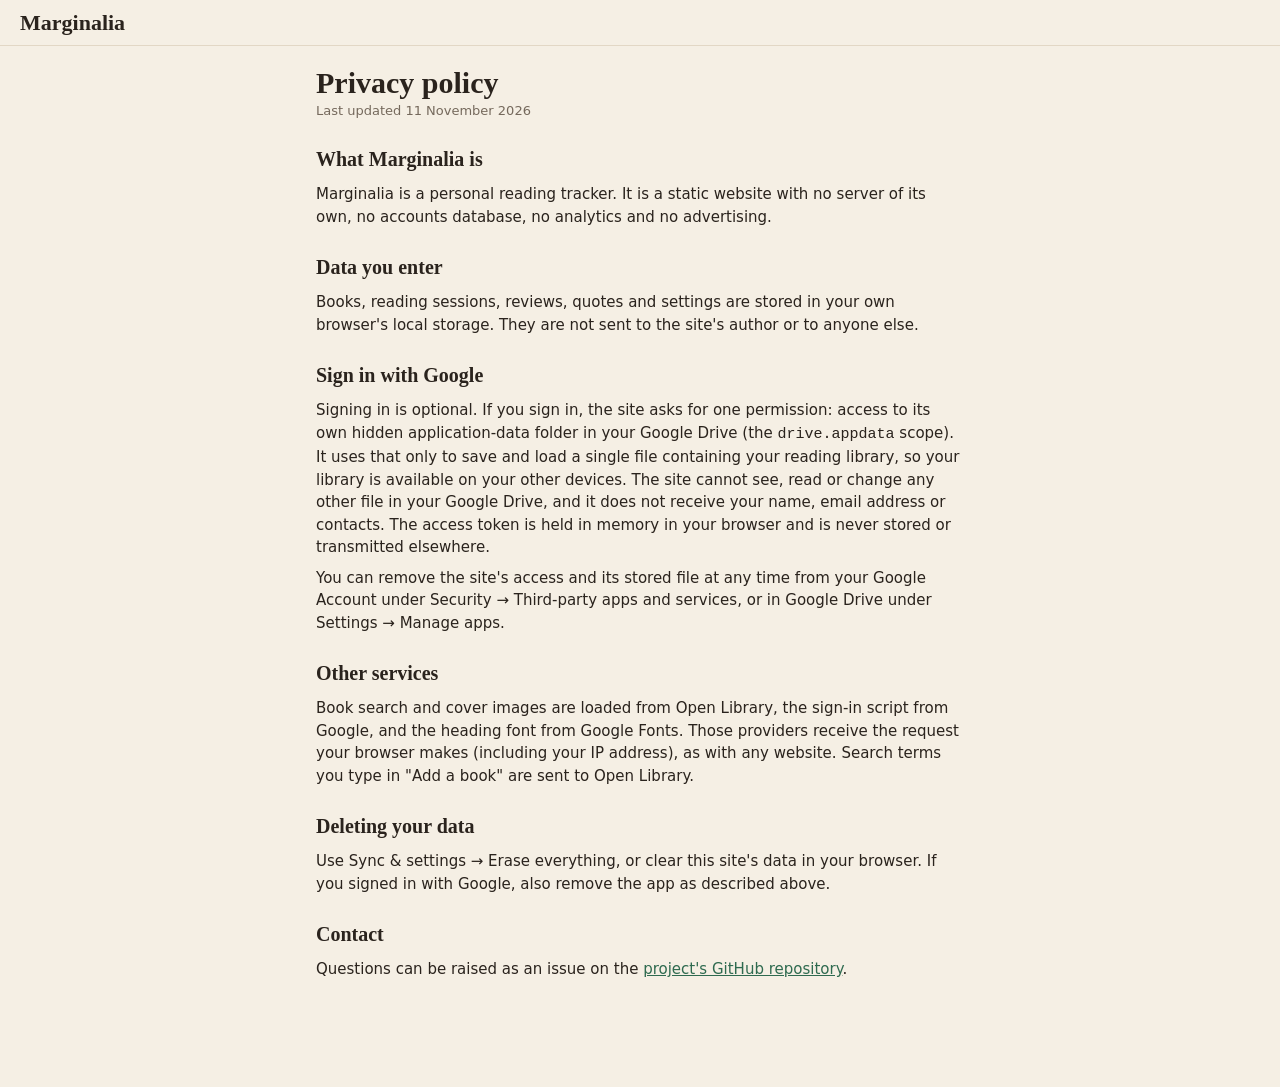
==== privacy.html @ 76288f6c "Add privacy policy page Co-Authored-By: Claude Fable 5.2 <noreply@anthropic.com> Claude-Session: htt" ====
<!doctype html>
<html lang="en">
<head>
<meta charset="utf-8">
<meta name="viewport" content="width=device-width, initial-scale=1">
<title>Privacy — Marginalia</title>
<link rel="stylesheet" href="styles.css">
</head>
<body>
<header class="top"><a class="brand" href="./">Marginalia</a></header>
<main style="max-width:680px">
<h1>Privacy policy</h1>
<p class="muted small">Last updated 11 November 2026</p>
<h2>What Marginalia is</h2>
<p>Marginalia is a personal reading tracker. It is a static website with no server of its own, no accounts database, no analytics and no advertising.</p>
<h2>Data you enter</h2>
<p>Books, reading sessions, reviews, quotes and settings are stored in your own browser's local storage. They are not sent to the site's author or to anyone else.</p>
<h2>Sign in with Google</h2>
<p>Signing in is optional. If you sign in, the site asks for one permission: access to its own hidden application-data folder in your Google Drive (the <code>drive.appdata</code> scope). It uses that only to save and load a single file containing your reading library, so your library is available on your other devices. The site cannot see, read or change any other file in your Google Drive, and it does not receive your name, email address or contacts. The access token is held in memory in your browser and is never stored or transmitted elsewhere.</p>
<p>You can remove the site's access and its stored file at any time from your Google Account under Security → Third-party apps and services, or in Google Drive under Settings → Manage apps.</p>
<h2>Other services</h2>
<p>Book search and cover images are loaded from Open Library, the sign-in script from Google, and the heading font from Google Fonts. Those providers receive the request your browser makes (including your IP address), as with any website. Search terms you type in "Add a book" are sent to Open Library.</p>
<h2>Deleting your data</h2>
<p>Use Sync &amp; settings → Erase everything, or clear this site's data in your browser. If you signed in with Google, also remove the app as described above.</p>
<h2>Contact</h2>
<p>Questions can be raised as an issue on the <a href="https://github.com/lemonkombucha/reading-tracker/issues">project's GitHub repository</a>.</p>
</main>
</body>
</html>
---- styles.css ----
:root {
  --bg: #f5efe4; --surface: #fffaf1; --ink: #2a231d; --muted: #75695c; --line: #e2d7c5;
  --accent: #2e6a4f; --accent-ink: #fff; --accent-soft: #dcebe1; --warn: #a8551c; --warn-soft: #f6e3d2;
  --star: #c98a1b; --shadow: 0 1px 2px rgba(60,40,10,.06), 0 6px 20px rgba(60,40,10,.06);
  --serif: 'Fraunces', Georgia, 'Times New Roman', serif;
  --sans: system-ui, -apple-system, 'Segoe UI', Roboto, sans-serif;
}
@media (prefers-color-scheme: dark) {
  :root {
    --bg: #171411; --surface: #211d19; --ink: #efe7da; --muted: #a39686; --line: #38312a;
    --accent: #7cc49c; --accent-ink: #10231a; --accent-soft: #24392e; --warn: #e9a26b; --warn-soft: #3b2a1c;
    --star: #e6b04a; --shadow: 0 1px 2px rgba(0,0,0,.3);
  }
}
* { box-sizing: border-box; }
body { margin: 0; background: var(--bg); color: var(--ink); font: 15px/1.5 var(--sans); padding-bottom: 80px; }
h1, h2, h3, .brand, .big { font-family: var(--serif); line-height: 1.15; margin: 0; }
h2 { font-size: 20px; margin: 28px 0 12px; }
h3 { font-size: 16px; }
a { color: var(--accent); }
p { margin: 0 0 8px; }
.muted { color: var(--muted); } .small { font-size: 13px; }

.top { position: sticky; top: 0; z-index: 5; display: flex; align-items: center; gap: 16px; padding: 10px 20px;
  background: var(--bg); border-bottom: 1px solid var(--line); }
.brand { font-size: 22px; font-weight: 700; color: var(--ink); text-decoration: none; }
#nav { display: flex; gap: 4px; flex: 1; overflow-x: auto; }
#nav a { padding: 6px 12px; border-radius: 99px; color: var(--muted); text-decoration: none; white-space: nowrap; font-weight: 500; }
#nav a.on { background: var(--accent-soft); color: var(--ink); }
main { max-width: 1040px; margin: 0 auto; padding: 20px 16px; }

.btn { font: inherit; font-weight: 600; padding: 7px 14px; border-radius: 9px; border: 1px solid var(--line); background: var(--surface);
  color: var(--ink); cursor: pointer; white-space: nowrap; }
.btn:hover { border-color: var(--accent); }
.btn.primary { background: var(--accent); color: var(--accent-ink); border-color: var(--accent); }
.btn.ghost { background: none; border-color: transparent; color: var(--accent); padding: 4px 8px; }
.btn.danger { color: var(--warn); }
.btn.sm { padding: 4px 10px; font-size: 13px; }
.row { display: flex; gap: 8px; flex-wrap: wrap; align-items: center; }
.spread { display: flex; justify-content: space-between; align-items: center; gap: 12px; flex-wrap: wrap; }

.card { background: var(--surface); border: 1px solid var(--line); border-radius: 14px; padding: 18px; box-shadow: var(--shadow); }
.grid { display: grid; gap: 14px; }
.tiles { grid-template-columns: repeat(auto-fit, minmax(160px, 1fr)); }
.two { grid-template-columns: repeat(auto-fit, minmax(300px, 1fr)); }
.tile .label { font-size: 12px; text-transform: uppercase; letter-spacing: .06em; color: var(--muted); font-weight: 600; }
.tile .big { font-size: 30px; font-weight: 700; margin: 4px 0 2px; }
.tile .sub { font-size: 13px; color: var(--muted); }

.hero { display: flex; gap: 24px; align-items: center; flex-wrap: wrap; }
.hero h1 { font-size: 30px; margin-bottom: 8px; }
.hero .txt { flex: 1; min-width: 240px; }
.ring { position: relative; width: 150px; height: 150px; flex: none; }
.ring svg { transform: rotate(-90deg); }
.ring .c { position: absolute; inset: 0; display: grid; place-content: center; text-align: center; }
.ring .c b { font: 700 34px var(--serif); display: block; }
.pill { display: inline-block; padding: 2px 10px; border-radius: 99px; font-size: 12px; font-weight: 700; background: var(--accent-soft); color: var(--ink); }
.pill.warn { background: var(--warn-soft); color: var(--warn); }

.bar { height: 8px; border-radius: 99px; background: var(--line); overflow: hidden; }
.bar > i { display: block; height: 100%; background: var(--accent); border-radius: 99px; }

.reading { display: flex; gap: 14px; }
.cover { width: 72px; height: 108px; border-radius: 6px; object-fit: cover; flex: none; background: var(--accent-soft); box-shadow: var(--shadow);
  display: grid; place-content: center; text-align: center; font: 600 11px/1.2 var(--serif); padding: 6px; color: var(--ink); overflow: hidden; cursor: pointer; border: 0; }
.cover.lg { width: 96px; height: 144px; }
img.cover { padding: 0; }
.reading .body { flex: 1; min-width: 0; }
.title { font-family: var(--serif); font-weight: 700; font-size: 16px; }

.tipcard { display: flex; gap: 12px; padding: 12px 0; border-top: 1px solid var(--line); }
.tipcard:first-child { border-top: 0; padding-top: 0; }
.tipcard .ico { font-size: 20px; }
blockquote { margin: 0; font: 500 17px/1.5 var(--serif); }
blockquote + cite { display: block; margin-top: 8px; font-style: normal; color: var(--muted); font-size: 13px; }

.chips { display: flex; gap: 6px; flex-wrap: wrap; margin: 12px 0; }
.chip { font: inherit; font-size: 13px; padding: 4px 12px; border-radius: 99px; border: 1px solid var(--line); background: var(--surface); color: var(--muted); cursor: pointer; }
.chip.on { background: var(--accent); border-color: var(--accent); color: var(--accent-ink); }
.books { display: grid; grid-template-columns: repeat(auto-fill, minmax(280px, 1fr)); gap: 12px; }
.bookcard { display: flex; gap: 12px; padding: 12px; cursor: pointer; }
.bookcard:hover { border-color: var(--accent); }
.stars { color: var(--star); letter-spacing: 1px; }
.clamp { display: -webkit-box; -webkit-line-clamp: 2; -webkit-box-orient: vertical; overflow: hidden; }

input, select, textarea { font: inherit; color: var(--ink); background: var(--bg); border: 1px solid var(--line); border-radius: 8px; padding: 7px 10px; width: 100%; }
textarea { min-height: 90px; resize: vertical; }
label { display: block; font-size: 13px; font-weight: 600; color: var(--muted); margin-bottom: 10px; }
label > input, label > select, label > textarea { margin-top: 4px; font-weight: 400; }
.f2 { display: grid; grid-template-columns: 1fr 1fr; gap: 0 12px; }
.f3 { display: grid; grid-template-columns: 1fr 1fr 1fr; gap: 0 12px; }
.rate button { font-size: 26px; background: none; border: 0; cursor: pointer; color: var(--line); padding: 0 2px; }
.rate button.on { color: var(--star); }

dialog { border: 1px solid var(--line); border-radius: 16px; background: var(--surface); color: var(--ink); padding: 22px; width: min(620px, calc(100vw - 24px)); max-height: 90vh; }
dialog::backdrop { background: rgba(20,15,10,.5); }
dialog h2 { margin-top: 0; }
.dfoot { display: flex; justify-content: space-between; gap: 8px; margin-top: 14px; flex-wrap: wrap; }
.result { display: flex; gap: 10px; align-items: center; padding: 8px; border-radius: 10px; cursor: pointer; border: 0; background: none; color: inherit; font: inherit; text-align: left; width: 100%; }
.result:hover { background: var(--accent-soft); }
.result img, .result .ph { width: 36px; height: 54px; object-fit: cover; border-radius: 4px; background: var(--line); flex: none; }

.quote { margin-bottom: 12px; }
.chart text { fill: var(--muted); font: 11px var(--sans); }
.chart .b { fill: var(--accent); } .chart .b:hover { opacity: .75; }
.chart .grid-l { stroke: var(--line); } .chart .target { stroke: var(--warn); stroke-dasharray: 4 4; }
.heat { overflow-x: auto; }
.heat rect { fill: var(--line); rx: 2px; }
.heat .l1 { fill: var(--accent); opacity: .3; } .heat .l2 { fill: var(--accent); opacity: .55; }
.heat .l3 { fill: var(--accent); opacity: .8; } .heat .l4 { fill: var(--accent); }
.passage { font: 17px/1.7 var(--serif); max-width: 62ch; }

#timerbar { position: fixed; left: 0; right: 0; bottom: 0; z-index: 6; background: var(--accent); color: var(--accent-ink);
  display: flex; align-items: center; justify-content: center; gap: 16px; padding: 10px 16px; flex-wrap: wrap; }
#timerbar[hidden], #toast[hidden], #tip[hidden] { display: none; }
#timerbar .clock { font: 700 22px var(--serif); font-variant-numeric: tabular-nums; }
#toast { position: fixed; bottom: 70px; left: 50%; transform: translateX(-50%); background: var(--ink); color: var(--bg); padding: 10px 18px; border-radius: 10px; z-index: 20; max-width: 90vw; }
#tip { position: fixed; z-index: 30; pointer-events: none; background: var(--ink); color: var(--bg); padding: 4px 9px; border-radius: 6px; font-size: 12px; white-space: nowrap; }
.empty { text-align: center; padding: 36px 16px; color: var(--muted); }
@media (max-width: 640px) {
  .top { flex-wrap: wrap; gap: 8px; padding: 8px 12px; } #nav { order: 3; flex-basis: 100%; }
  .brand { flex: 1; } .f3 { grid-template-columns: 1fr 1fr; } .hero h1 { font-size: 24px; }
}
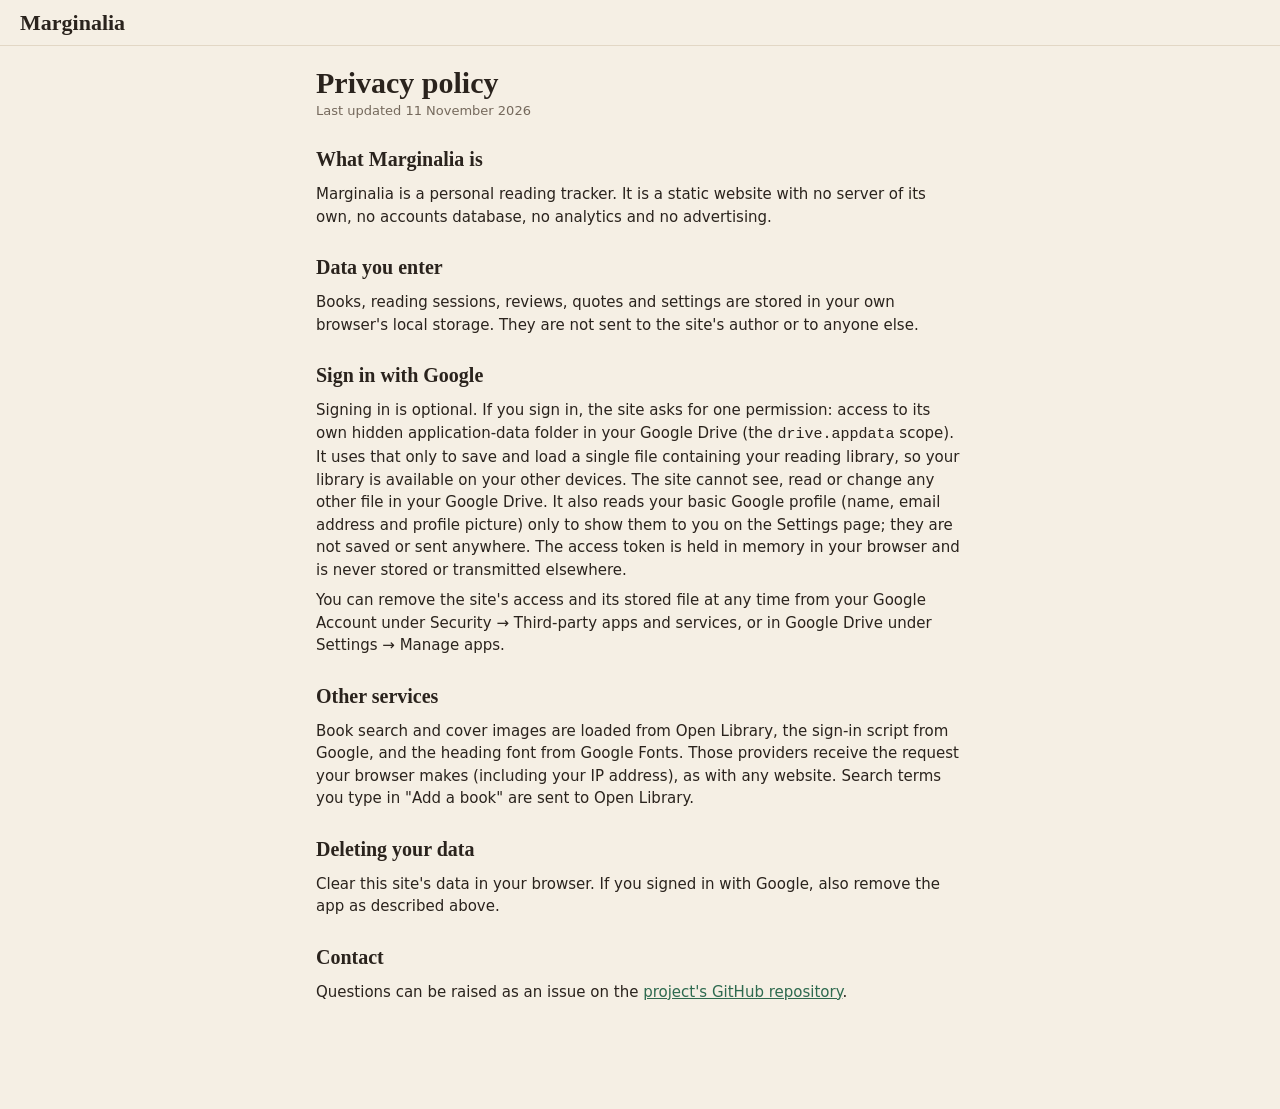
==== commit bee69ef7: "Simplify Settings to Google sign-in and a profile card Co-Authored-By: Claude Fable 5.2 <noreply@ant" ====
--- a/privacy.html
+++ b/privacy.html
@@ -16,12 +16,12 @@
 <h2>Data you enter</h2>
 <p>Books, reading sessions, reviews, quotes and settings are stored in your own browser's local storage. They are not sent to the site's author or to anyone else.</p>
 <h2>Sign in with Google</h2>
-<p>Signing in is optional. If you sign in, the site asks for one permission: access to its own hidden application-data folder in your Google Drive (the <code>drive.appdata</code> scope). It uses that only to save and load a single file containing your reading library, so your library is available on your other devices. The site cannot see, read or change any other file in your Google Drive, and it does not receive your name, email address or contacts. The access token is held in memory in your browser and is never stored or transmitted elsewhere.</p>
+<p>Signing in is optional. If you sign in, the site asks for one permission: access to its own hidden application-data folder in your Google Drive (the <code>drive.appdata</code> scope). It uses that only to save and load a single file containing your reading library, so your library is available on your other devices. The site cannot see, read or change any other file in your Google Drive. It also reads your basic Google profile (name, email address and profile picture) only to show them to you on the Settings page; they are not saved or sent anywhere. The access token is held in memory in your browser and is never stored or transmitted elsewhere.</p>
 <p>You can remove the site's access and its stored file at any time from your Google Account under Security → Third-party apps and services, or in Google Drive under Settings → Manage apps.</p>
 <h2>Other services</h2>
 <p>Book search and cover images are loaded from Open Library, the sign-in script from Google, and the heading font from Google Fonts. Those providers receive the request your browser makes (including your IP address), as with any website. Search terms you type in "Add a book" are sent to Open Library.</p>
 <h2>Deleting your data</h2>
-<p>Use Sync &amp; settings → Erase everything, or clear this site's data in your browser. If you signed in with Google, also remove the app as described above.</p>
+<p>Clear this site's data in your browser. If you signed in with Google, also remove the app as described above.</p>
 <h2>Contact</h2>
 <p>Questions can be raised as an issue on the <a href="https://github.com/lemonkombucha/reading-tracker/issues">project's GitHub repository</a>.</p>
 </main>
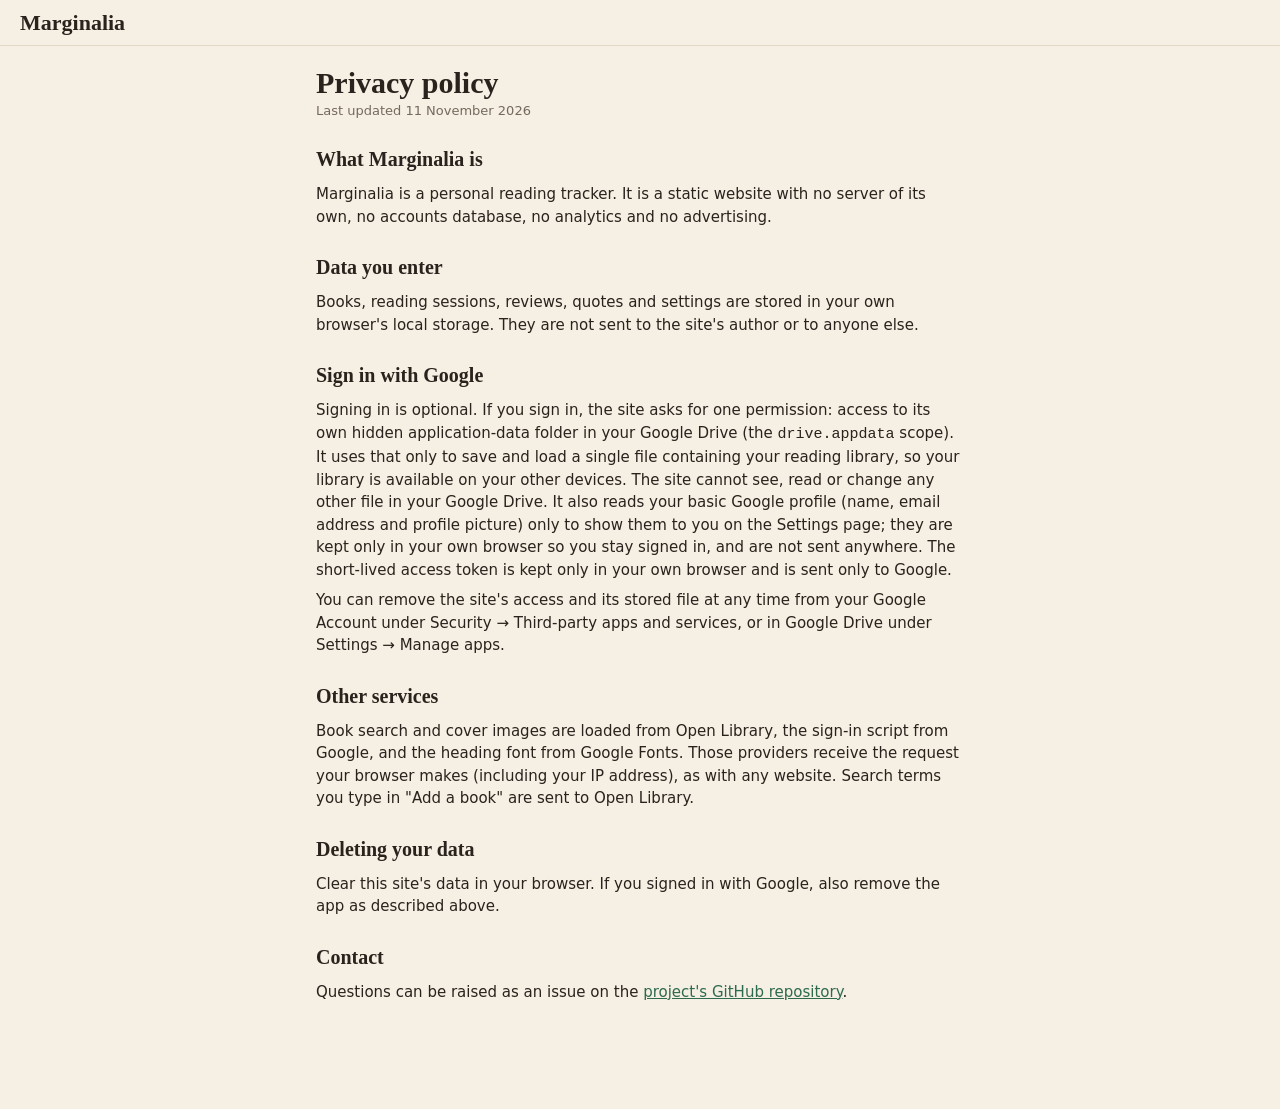
==== commit b102f1d3: "Keep Google sign-in across page reloads Co-Authored-By: Claude Fable 5.2 <noreply@anthropic.com> Cla" ====
--- a/privacy.html
+++ b/privacy.html
@@ -16,7 +16,7 @@
 <h2>Data you enter</h2>
 <p>Books, reading sessions, reviews, quotes and settings are stored in your own browser's local storage. They are not sent to the site's author or to anyone else.</p>
 <h2>Sign in with Google</h2>
-<p>Signing in is optional. If you sign in, the site asks for one permission: access to its own hidden application-data folder in your Google Drive (the <code>drive.appdata</code> scope). It uses that only to save and load a single file containing your reading library, so your library is available on your other devices. The site cannot see, read or change any other file in your Google Drive. It also reads your basic Google profile (name, email address and profile picture) only to show them to you on the Settings page; they are not saved or sent anywhere. The access token is held in memory in your browser and is never stored or transmitted elsewhere.</p>
+<p>Signing in is optional. If you sign in, the site asks for one permission: access to its own hidden application-data folder in your Google Drive (the <code>drive.appdata</code> scope). It uses that only to save and load a single file containing your reading library, so your library is available on your other devices. The site cannot see, read or change any other file in your Google Drive. It also reads your basic Google profile (name, email address and profile picture) only to show them to you on the Settings page; they are kept only in your own browser so you stay signed in, and are not sent anywhere. The short-lived access token is kept only in your own browser and is sent only to Google.</p>
 <p>You can remove the site's access and its stored file at any time from your Google Account under Security → Third-party apps and services, or in Google Drive under Settings → Manage apps.</p>
 <h2>Other services</h2>
 <p>Book search and cover images are loaded from Open Library, the sign-in script from Google, and the heading font from Google Fonts. Those providers receive the request your browser makes (including your IP address), as with any website. Search terms you type in "Add a book" are sent to Open Library.</p>
